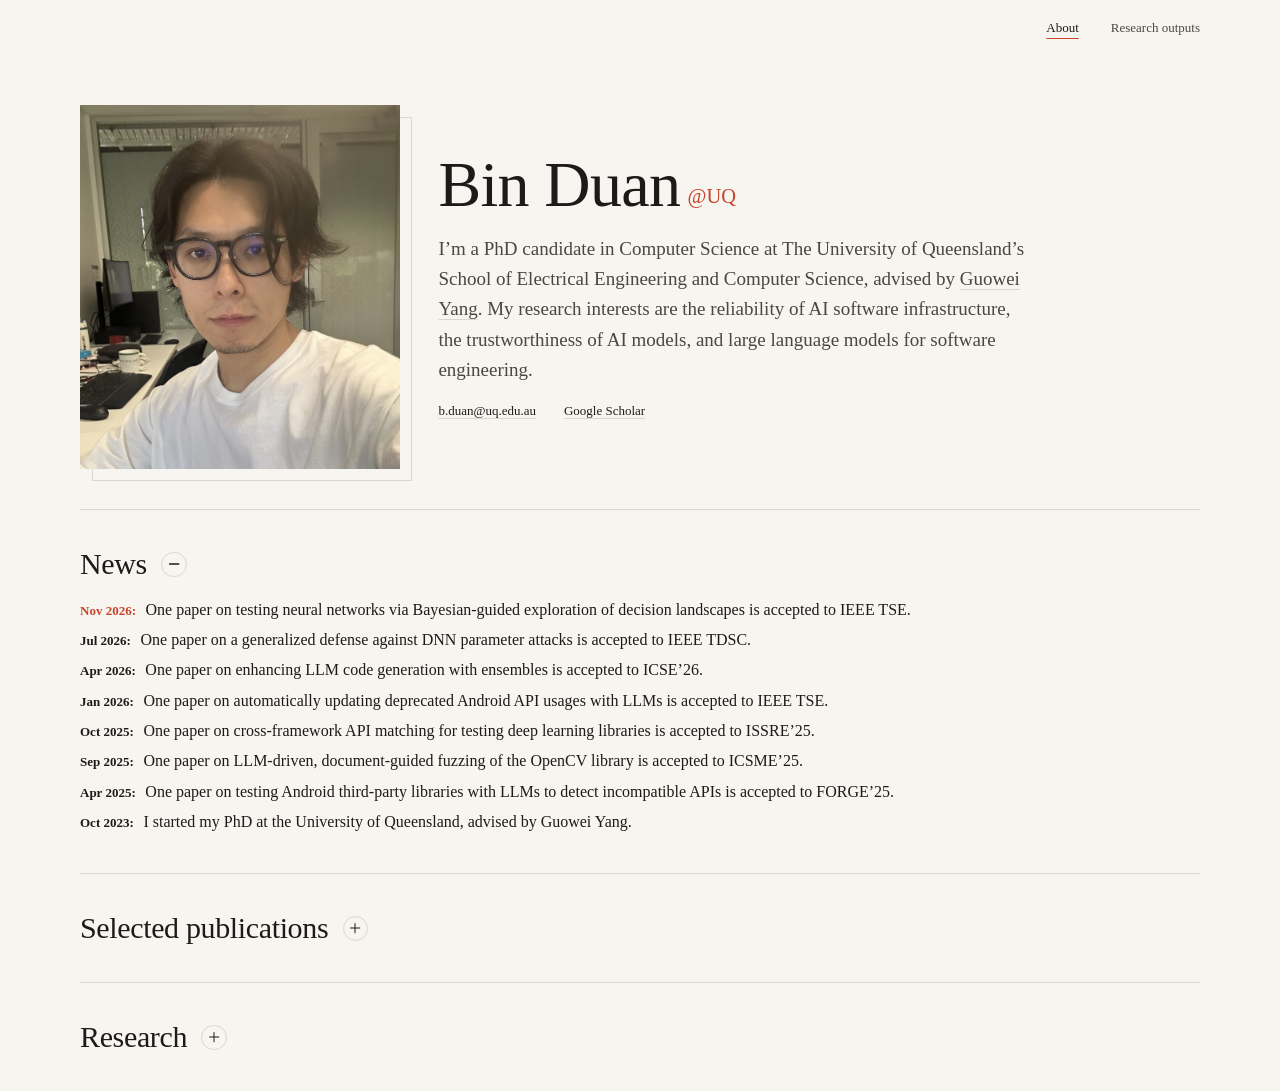
==== index.html @ e12453af "style: remove page footer Co-Authored-By: Claude Opus 5.5 <noreply@anthropic.com>" ====
<!doctype html>
<html lang="en">
<head>
  <meta charset="utf-8">
  <meta name="viewport" content="width=device-width, initial-scale=1">
  <meta name="theme-color" content="#f7f5f0">
  <meta name="description" content="Bin Duan is a PhD candidate at the University of Queensland working on testing deep learning systems and the libraries they run on.">
  <meta property="og:title" content="binduan.github.io — Bin Duan">
  <meta property="og:description" content="PhD candidate at the University of Queensland. Testing deep learning systems and the libraries they run on.">
  <meta property="og:type" content="website">
  <title>binduan.github.io</title>
  <link rel="icon" href="assets/favicon.svg" type="image/svg+xml">
  <link rel="stylesheet" href="styles.css?v=20261122205644">
  <script src="publications.js?v=20261122205644" defer></script>
  <script src="app.js?v=20261122205644" defer></script>
  <script type="application/ld+json">{"@context":"https://schema.org","@type":"Person","name":"Bin Duan","url":"https://beanduan22.github.io/","email":"mailto:b.duan@uq.edu.au","affiliation":{"@type":"CollegeOrUniversity","name":"The University of Queensland"},"sameAs":["https://github.com/beanduan22","https://scholar.google.com/citations?user=vhagAc0AAAAJ"]}</script>
</head>
<body>
  <div class="sentinel" id="sentinel" aria-hidden="true"></div>
  <a class="skip-link" href="#main">Skip to content</a>

  <header class="masthead">
    <div class="page masthead-inner">
      <nav aria-label="Sections" class="masthead-nav">
        <a href="./" aria-current="page">About</a>
        <a href="research-outputs.html">Research outputs</a>
      </nav>
    </div>
  </header>

  <main id="main">
    <section class="page intro" id="top" aria-labelledby="name">
      <div class="intro-text">
        <h1 id="name">Bin Duan<span class="at">@UQ</span></h1>
        <p class="body">I’m a PhD candidate in Computer Science at The University of Queensland’s School of Electrical Engineering and Computer Science, advised by <a href="https://guoweiyang.github.io/" target="_blank" rel="noopener noreferrer">Guowei Yang</a>. My research interests are the reliability of AI software infrastructure, the trustworthiness of AI models, and large language models for software engineering.</p>
        <ul class="links" aria-label="Elsewhere">
          <li><a href="mailto:b.duan@uq.edu.au">b.duan@uq.edu.au</a></li>
          <li><a href="https://scholar.google.com/citations?user=vhagAc0AAAAJ" target="_blank" rel="noopener noreferrer">Google Scholar</a></li>
        </ul>
      </div>
      <figure class="portrait" id="portrait">
        <img src="assets/photo.jpg" alt="Portrait of Bin Duan" width="800" height="911" decoding="async">
        <span class="portrait-empty" aria-hidden="true">photo<br>assets/photo.jpg</span>
      </figure>
    </section>

    <section class="page section section-wide" id="news" aria-labelledby="news-h">
      <details class="fold" open>
        <summary><h2 class="label" id="news-h">News</h2><span class="fold-icon" aria-hidden="true"></span></summary>
      <div class="fold-body">
      <ul class="news">
        <li><time datetime="2026-11">Nov 2026:</time> One paper on testing neural networks via Bayesian-guided exploration of decision landscapes is accepted to IEEE TSE.</li>
        <li><time datetime="2026-07">Jul 2026:</time> One paper on a generalized defense against DNN parameter attacks is accepted to IEEE TDSC.</li>
        <li><time datetime="2026-04">Apr 2026:</time> One paper on enhancing LLM code generation with ensembles is accepted to ICSE’26.</li>
        <li><time datetime="2026-01">Jan 2026:</time> One paper on automatically updating deprecated Android API usages with LLMs is accepted to IEEE TSE.</li>
        <li><time datetime="2025-10">Oct 2025:</time> One paper on cross-framework API matching for testing deep learning libraries is accepted to ISSRE’25.</li>
        <li><time datetime="2025-09">Sep 2025:</time> One paper on LLM-driven, document-guided fuzzing of the OpenCV library is accepted to ICSME’25.</li>
        <li><time datetime="2025-04">Apr 2025:</time> One paper on testing Android third-party libraries with LLMs to detect incompatible APIs is accepted to FORGE’25.</li>
        <li><time datetime="2023-10">Oct 2023:</time> I started my PhD at the University of Queensland, advised by Guowei Yang.</li>
      </ul>
      </div>
      </details>
    </section>

    <section class="page section section-wide" id="publications" aria-labelledby="pubs-h">
      <details class="fold">
        <summary><h2 class="label" id="pubs-h">Selected publications</h2><span class="fold-icon" aria-hidden="true"></span></summary>
      <div class="fold-body">
      <div class="pubs">
        <div id="pub-list" class="pub-list" data-view="selected">
          <noscript><p>See <a href="research-outputs.html">all publications</a>.</p></noscript>
        </div>
        <p class="more"><a href="research-outputs.html"><span>All research outputs</span> →</a></p>
      </div>
      </div>
      </details>
    </section>

    <section class="page section section-wide" id="research" aria-labelledby="research-h">
      <details class="fold">
        <summary><h2 class="label" id="research-h">Research</h2><span class="fold-icon" aria-hidden="true"></span></summary>
      <div class="fold-body">
      <div class="threads">
        <article class="thread" data-topic="libraries">
          <div>
            <h3>Reliable AI software infrastructure</h3>
            <p>Deep learning frameworks and the libraries around them, such as PyTorch, TensorFlow and OpenCV, are the infrastructure that every AI application runs on, so a single bug in them propagates to every system built on top. We study how to test this infrastructure automatically: generating valid and diverse test inputs, and designing oracles that recognise incorrect behaviour without a hand-written specification. Across these studies, we have reported 180 bugs to library developers: 91 have been confirmed and 69 fixed.</p>
            <h4 class="papers-h">Papers and preprints</h4>
            <ul class="thread-papers"></ul>
          </div>
        </article>
        <article class="thread" data-topic="models">
          <div>
            <h3>Trustworthy AI models</h3>
            <p>We study the reliability of deep learning models themselves, including image classifiers, vision-language models and models of code. These models are increasingly deployed in safety- and security-critical software, where they can fail on inputs nobody anticipated or be compromised by an adversary. We develop testing techniques that expose realistic and diverse failures before deployment, and defences that keep deployed models robust against attacks on their inputs and parameters.</p>
            <h4 class="papers-h">Papers and preprints</h4>
            <ul class="thread-papers"></ul>
          </div>
        </article>
        <article class="thread" data-topic="llm">
          <div>
            <h3>LLMs for software engineering</h3>
            <p>Large language models are changing how software is written and maintained, but the code they produce is not always correct. We study how to make LLM-generated code more reliable, and how to apply LLMs to software maintenance tasks such as updating deprecated and incompatible APIs.</p>
            <h4 class="papers-h">Papers and preprints</h4>
            <ul class="thread-papers"></ul>
          </div>
        </article>
      </div>
      </div>
      </details>
    </section>

  </main>

</body>
</html>
---- styles.css ----
:root {
  /* paper, ink, and one red pen */
  --paper: #f7f5f0;
  --paper-deep: #efebe2;
  --ink: #1c1b19;
  --ink-soft: #4a4740;
  --muted: #7a756b;
  --rule: #ddd7cb;
  --pen: #c8432b;
  --pen-soft: rgba(200, 67, 43, 0.12);
  --contour: #b9b1a1;

  --serif: Georgia, "Noto Serif", "Noto Serif SC", "Source Han Serif SC", "Songti SC", serif;
  --code: "SFMono-Regular", Menlo, Consolas, monospace;

  --text-sm: 0.8125rem;
  --text-base: clamp(1.0625rem, 1rem + 0.25vw, 1.1875rem);
  --text-lede: clamp(1.375rem, 1.15rem + 0.9vw, 1.75rem);
  --text-name: clamp(2.5rem, 1.8rem + 3vw, 4rem);

  --gutter: clamp(1.25rem, 4vw, 3rem);
  --label-col: 9.5rem;
  --ease: cubic-bezier(0.16, 1, 0.3, 1);
}

*, *::before, *::after { box-sizing: border-box; }
html { scroll-behavior: smooth; -webkit-text-size-adjust: 100%; }
body {
  margin: 0;
  background: var(--paper);
  color: var(--ink);
  font: 400 var(--text-base)/1.6 var(--serif);
  text-rendering: optimizeLegibility;
}
::selection { background: var(--pen-soft); }

a { color: inherit; text-decoration: underline; text-decoration-color: var(--rule); text-underline-offset: 0.2em; text-decoration-thickness: 1px; transition: text-decoration-color 160ms, color 160ms; }
a:hover { text-decoration-color: var(--pen); }
a:focus-visible, button:focus-visible { outline: 2px solid var(--pen); outline-offset: 3px; border-radius: 2px; }

.skip-link { position: absolute; left: -999px; top: 0.5rem; background: var(--ink); color: var(--paper); padding: 0.4rem 0.8rem; font: var(--text-sm) var(--serif); }
.skip-link:focus { left: 0.5rem; z-index: 10; }

.page { width: min(1120px, 100% - 2 * var(--gutter)); margin-inline: auto; }

/* masthead */
.masthead { position: sticky; top: 0; z-index: 5; background: color-mix(in srgb, var(--paper) 92%, transparent); backdrop-filter: blur(6px); border-bottom: 1px solid transparent; transition: border-color 200ms; }
.masthead.scrolled { border-bottom-color: var(--rule); }
.masthead-inner { display: flex; justify-content: flex-end; align-items: center; height: 3.5rem; font: 400 var(--text-sm) var(--serif); }
.masthead-nav { display: flex; gap: clamp(0.9rem, 2.5vw, 2rem); align-items: center; }
.masthead-nav a { text-decoration: none; color: var(--ink-soft); }
.masthead-nav a:hover { color: var(--ink); }

/* intro */
.intro { display: grid; grid-template-columns: 20rem minmax(0, 1fr); gap: clamp(1.5rem, 3vw, 2.5rem); align-items: end; padding-block: clamp(1.75rem, 4vw, 3rem) clamp(1.75rem, 3.5vw, 2.5rem); }
.meta { font: 400 var(--text-sm)/1.4 var(--serif); color: var(--muted); letter-spacing: 0.02em; margin: 0 0 1.25rem; }
h1 { font-size: var(--text-name); font-weight: 400; line-height: 0.95; letter-spacing: -0.01em; margin: 0 0 1.1rem; }
.body { color: var(--ink-soft); max-width: 62ch; margin: 0 0 1.1rem; }
.links { list-style: none; padding: 0; margin: 0; display: flex; flex-wrap: wrap; gap: 0.5rem 1.75rem; font: 400 var(--text-sm) var(--serif); }

/* sections */
.section { display: grid; grid-template-columns: var(--label-col) minmax(0, 1fr); gap: 2rem; padding-block: clamp(1.5rem, 3vw, 2.25rem); border-top: 1px solid var(--rule); }
.label { font: 400 clamp(1.5rem, 1.25rem + 0.8vw, 1.875rem)/1.2 var(--serif); letter-spacing: -0.012em; margin: 0; position: sticky; top: 5rem; align-self: start; }

/* publications */
.pub { display: grid; grid-template-columns: 8rem minmax(0, 1fr); gap: 1.5rem; padding: 0.8rem 0; border-bottom: 1px solid var(--rule); position: relative; }
.pub::before { content: ""; position: absolute; left: -1rem; top: 1.45rem; width: 0.45rem; height: 1px; background: var(--pen); transform: scaleX(0); transform-origin: left; transition: transform 220ms var(--ease); }
.pub:hover::before, .pub:focus-within::before { transform: scaleX(1); }
.pub-venue { font: 700 var(--text-sm)/1.5 var(--serif); margin: 0.25rem 0 0; }
.pub-venue > p { margin: 0; }
.pub-venue span { display: block; font-weight: 400; color: var(--muted); }
.pub h4 { font-size: 1.125rem; font-weight: 700; line-height: 1.35; margin: 0 0 0.3rem; }
.pub h4 a { text-decoration: none; }
.pub h4 a:hover { text-decoration: underline; text-decoration-color: var(--pen); }
.authors { margin: 0; color: var(--ink-soft); font-size: 0.98rem; }
.authors b { font-weight: 700; color: var(--ink); box-shadow: inset 0 -0.38em 0 var(--pen-soft); }
.pub-links { margin: 0.4rem 0 0; font: 400 var(--text-sm) var(--serif); display: flex; gap: 1rem; }
.pub-links a { color: var(--muted); }
.pub-links a:hover { color: var(--ink); }




@media (max-width: 900px) {
  .intro { grid-template-columns: 1fr; align-items: start; }
  .portrait { max-width: 16rem; }
}
@media (max-width: 680px) {
  .section { grid-template-columns: 1fr; gap: 1.25rem; }
  .label { position: static; }
  .pub { grid-template-columns: 1fr; gap: 0.25rem; }
  .pub::before { display: none; }
  .pub-venue span { display: inline; margin-left: 0.5em; }
  .masthead-nav a:not(:last-of-type) { display: none; }
}
.sentinel { position: absolute; top: 0; height: 1px; width: 1px; }
.pair { white-space: nowrap; }
.pair:has(.tool-plain) { white-space: normal; }

/* research threads */
.threads { display: grid; gap: 0; }
.thread { display: grid; grid-template-columns: minmax(0, 1fr); gap: 1rem; padding: 0 0 1.5rem; }
.thread + .thread { padding-top: 1.5rem; border-top: 1px solid var(--rule); }
.thread h3 { font-size: 1.2rem; font-weight: 700; line-height: 1.2; margin: 0 0 0.5rem; letter-spacing: -0.012em; }
.thread > div > p { margin: 0 0 0.5rem; color: var(--ink-soft); max-width: 62ch; font-size: 1.0625rem; }

/* publications */
.year { font: 400 var(--text-sm) var(--serif); letter-spacing: 0.04em; color: var(--muted); margin: 1.4rem 0 0; padding-bottom: 0.5rem; border-bottom: 1px solid var(--rule); }
.pub-list > .year:first-child { margin-top: 0; }
.pub-full { font-style: italic; color: var(--muted); font-size: 0.95rem; margin: 0.15rem 0 0; }
.pub-links { align-items: baseline; flex-wrap: wrap; }
.pub-links button { font: inherit; color: var(--muted); background: none; border: 0; padding: 0; cursor: pointer; text-decoration: underline; text-decoration-color: var(--rule); text-underline-offset: 0.2em; }
.pub-links button:hover { color: var(--ink); text-decoration-color: var(--pen); }
.pub-links button[aria-expanded="true"] { color: var(--pen); }
.bibtex { margin: 0.75rem 0 0.25rem; padding: 0.9rem 1rem; background: var(--paper-deep); font: 400 0.78rem/1.55 var(--code); overflow-x: auto; white-space: pre; }

@media (max-width: 900px) {
}
@media (max-width: 680px) {
  .thread { grid-template-columns: 1fr; gap: 0.25rem; }
  }

/* portrait */
.portrait { position: relative; margin: 0; justify-self: start; order: -1; width: 100%; aspect-ratio: 2010 / 2289; background: var(--paper-deep); }
.portrait::after { content: ""; position: absolute; inset: 0.75rem -0.75rem -0.75rem 0.75rem; border: 1px solid var(--rule); z-index: -1; }
.portrait img { display: block; width: 100%; height: 100%; object-fit: cover; filter: saturate(0.9) contrast(1.02); }
.portrait-empty { display: none; position: absolute; inset: 0; place-content: center; text-align: center; font: 400 var(--text-sm)/1.6 var(--serif); color: var(--muted); border: 1px dashed var(--contour); }
.portrait.is-empty img { display: none; }
.portrait.is-empty .portrait-empty { display: grid; }
.intro { align-items: center; }

/* ranks */
.ranks { display: flex; flex-wrap: wrap; gap: 0.25rem; margin: 0.35rem 0 0 !important; }
.rank { font: 400 0.6875rem/1 var(--serif); letter-spacing: 0.02em; padding: 0.22rem 0.35rem; border: 1px solid currentColor; white-space: nowrap; }
.pub-venue .ranks .rank { color: var(--ink); font-weight: 400; border-color: var(--ink); }


/* intro bio directions */
.body em { font-style: italic; color: var(--ink); }

.pub-note { font: 400 var(--text-sm) var(--serif); color: var(--muted); margin: 0 0 1.75rem; }

/* news */
.news { list-style: none; margin: 0; padding: 0; max-width: none; font-size: 1rem; }
.news li { padding: 0.2rem 0; line-height: 1.5; }
.news li:first-child time { color: var(--pen); }
.news time { font: 700 var(--text-sm) var(--serif); color: var(--ink); margin-right: 0.35rem; white-space: nowrap; }

/* links between pages */
.more { margin: 1rem 0 0; font: 400 var(--text-sm) var(--serif); }
.more a { text-decoration: none; border-bottom: 1px solid var(--ink); padding-bottom: 0.15rem; transition: color 160ms, border-color 160ms; }
.more a:hover { color: var(--pen); border-color: var(--pen); }
.masthead-nav a[aria-current="page"] { color: var(--ink); text-decoration: underline; text-decoration-color: var(--pen); text-underline-offset: 0.45em; }

/* publications page */
.pubs-page { padding-block: clamp(1.75rem, 4vw, 3rem) clamp(2rem, 4vw, 3rem); }
.pubs-page-head { margin-bottom: clamp(1.25rem, 3vw, 2rem); max-width: 46rem; }
.pubs-page-head .meta a { text-decoration: none; }
.pubs-page-head h1 { margin-bottom: 1.25rem; }
.pubs-page-head .body { margin: 0; }

@media (max-width: 680px) {
  .masthead-nav a:not(:last-of-type) { display: inline; }
}

/* thread paper lists */
.thread-papers { list-style: none; margin: 1.5rem 0 0; padding: 0; max-width: 62ch; border-top: 1px solid var(--rule); }
.thread-papers li { display: grid; grid-template-columns: 7.5rem minmax(0, 1fr); gap: 1rem; padding: 0.55rem 0; border-bottom: 1px solid var(--rule); font-size: 0.98rem; line-height: 1.45; }
.tp-tag { font: 700 0.75rem/1.9 var(--serif); color: var(--ink); white-space: nowrap; }
.is-preprint .tp-tag { color: var(--muted); font-weight: 400; }
.thread-papers a { text-decoration: none; font-weight: 700; }
.tp-summary { margin: 0.2rem 0 0; color: var(--ink-soft); font-size: 0.95rem; }
.thread-papers a:hover { text-decoration: underline; text-decoration-color: var(--pen); }
@media (max-width: 680px) { .thread-papers li { grid-template-columns: 1fr; gap: 0; } }

/* name affiliation */
h1 .at { font: 400 0.32em/1 var(--serif); letter-spacing: 0; color: var(--pen); margin-left: 0.35em; vertical-align: 0.15em; }

/* summaries, output parts */
.pub-summary { margin: 0.1rem 0 0.45rem; color: var(--ink-soft); max-width: 68ch; font-size: 1rem; line-height: 1.5; }
.output-part + .output-part { margin-top: clamp(2rem, 4vw, 3rem); }
.part-h { display: flex; align-items: baseline; gap: 0.6rem; font-size: clamp(1.6rem, 1.3rem + 1vw, 2.1rem); font-weight: 400; letter-spacing: -0.015em; margin: 0 0 1.25rem; }
.part-h .count { font: 400 var(--text-sm) var(--serif); color: var(--muted); }
.papers-h { font: 400 var(--text-sm) var(--serif); text-transform: uppercase; letter-spacing: 0.06em; color: var(--muted); margin: 1rem 0 0.35rem; }
.papers-h + .thread-papers { margin-top: 0; }

/* full-width section (label above content) */
.section-wide { grid-template-columns: 1fr; gap: 0.75rem; }
.section-wide .label { position: static; }
.section-wide .thread > div > p, .section-wide .thread-papers { max-width: none; }
.section-wide .thread { grid-template-columns: minmax(0, 1fr); }
.section-wide .pub-summary { max-width: none; }

/* collapsible sections */
.fold > summary { display: flex; align-items: center; gap: 0.9rem; cursor: pointer; list-style: none; width: fit-content; }
.fold > summary::-webkit-details-marker { display: none; }
.fold > summary .label { position: static; }
.fold-icon { position: relative; width: 1.6rem; height: 1.6rem; border: 1px solid var(--rule); border-radius: 50%; flex: none; transition: border-color 160ms, background 160ms; }
.fold-icon::before, .fold-icon::after { content: ""; position: absolute; left: 50%; top: 50%; width: 0.6rem; height: 1px; background: var(--ink); transform: translate(-50%, -50%); transition: transform 220ms var(--ease); }
.fold-icon::after { transform: translate(-50%, -50%) rotate(90deg); }
.fold[open] .fold-icon::after { transform: translate(-50%, -50%) rotate(0deg); }
.fold > summary:hover .fold-icon { border-color: var(--ink); }
.fold > summary:hover .label { color: var(--pen); }
.fold > summary:focus-visible { outline: 2px solid var(--pen); outline-offset: 4px; }
.fold-body > :first-child { margin-top: 0.75rem; }
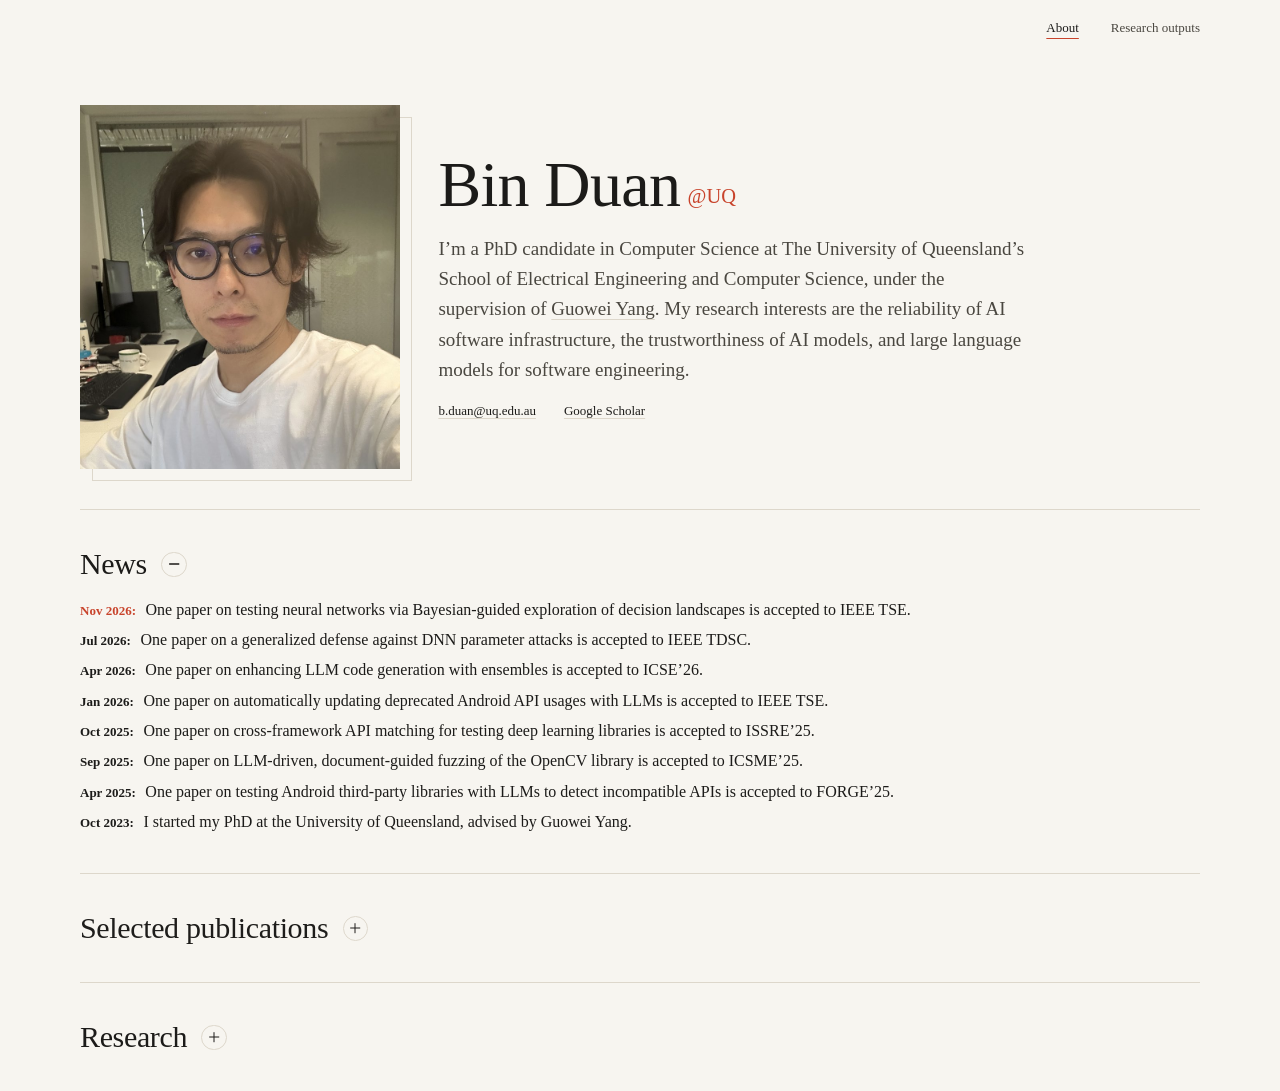
==== commit 3028ce23: "content: use 'under the supervision of' for advisor line Co-Authored-By: Claude Opus 5.5 <noreply@an" ====
--- a/index.html
+++ b/index.html
@@ -32,7 +32,7 @@
     <section class="page intro" id="top" aria-labelledby="name">
       <div class="intro-text">
         <h1 id="name">Bin Duan<span class="at">@UQ</span></h1>
-        <p class="body">I’m a PhD candidate in Computer Science at The University of Queensland’s School of Electrical Engineering and Computer Science, advised by <a href="https://guoweiyang.github.io/" target="_blank" rel="noopener noreferrer">Guowei Yang</a>. My research interests are the reliability of AI software infrastructure, the trustworthiness of AI models, and large language models for software engineering.</p>
+        <p class="body">I’m a PhD candidate in Computer Science at The University of Queensland’s School of Electrical Engineering and Computer Science, under the supervision of <a href="https://guoweiyang.github.io/" target="_blank" rel="noopener noreferrer">Guowei Yang</a>. My research interests are the reliability of AI software infrastructure, the trustworthiness of AI models, and large language models for software engineering.</p>
         <ul class="links" aria-label="Elsewhere">
           <li><a href="mailto:b.duan@uq.edu.au">b.duan@uq.edu.au</a></li>
           <li><a href="https://scholar.google.com/citations?user=vhagAc0AAAAJ" target="_blank" rel="noopener noreferrer">Google Scholar</a></li>
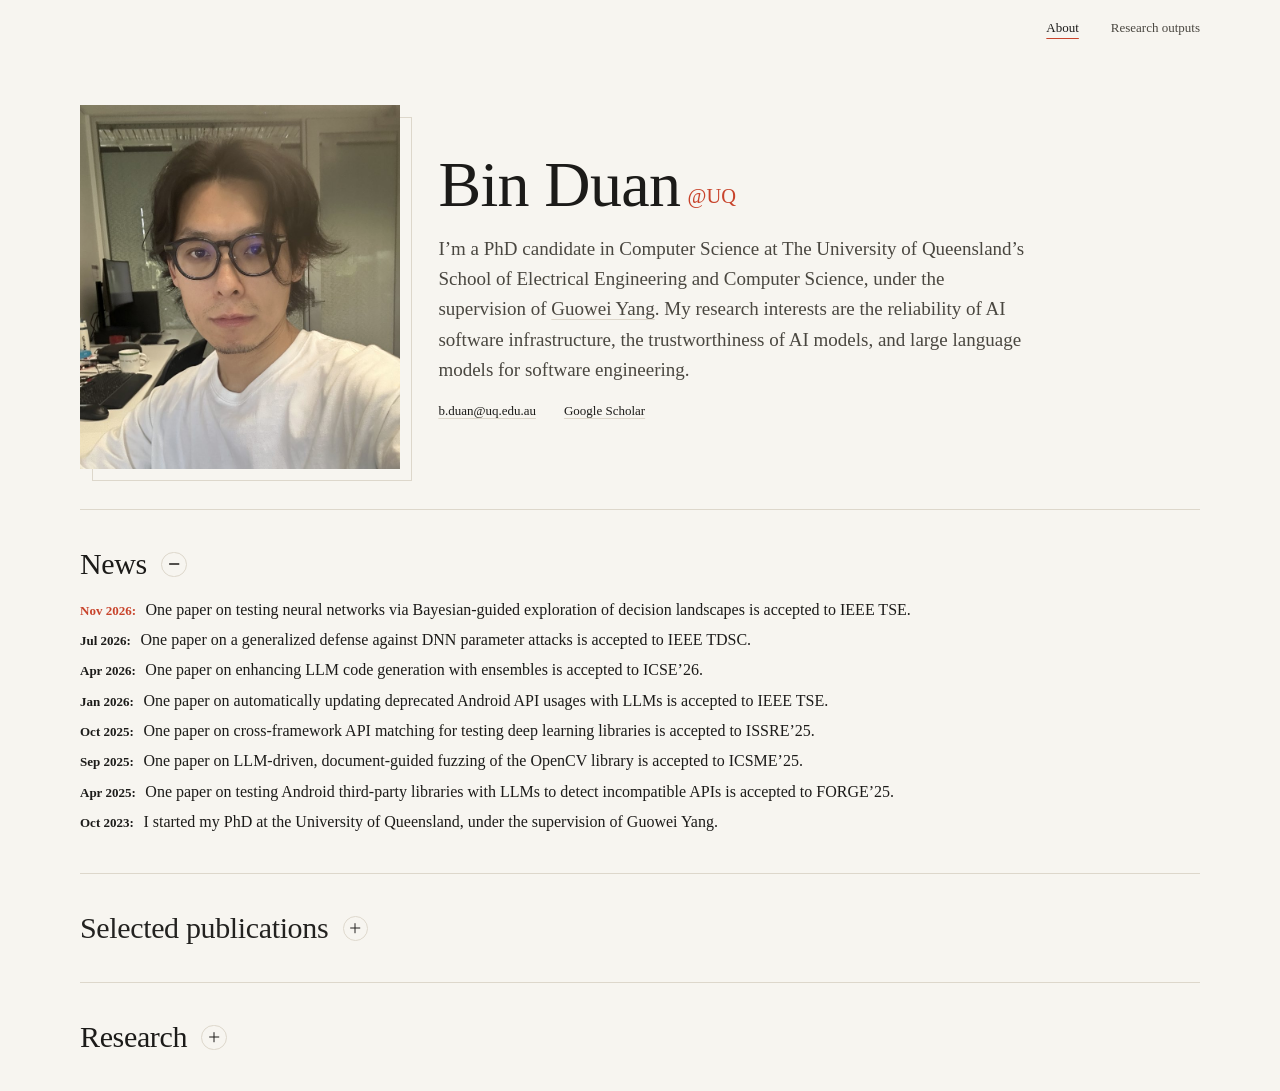
==== commit d1140da0: "content: unify advisor wording in news Co-Authored-By: Claude Opus 5.5 <noreply@anthropic.com>" ====
--- a/index.html
+++ b/index.html
@@ -56,7 +56,7 @@
         <li><time datetime="2025-10">Oct 2025:</time> One paper on cross-framework API matching for testing deep learning libraries is accepted to ISSRE’25.</li>
         <li><time datetime="2025-09">Sep 2025:</time> One paper on LLM-driven, document-guided fuzzing of the OpenCV library is accepted to ICSME’25.</li>
         <li><time datetime="2025-04">Apr 2025:</time> One paper on testing Android third-party libraries with LLMs to detect incompatible APIs is accepted to FORGE’25.</li>
-        <li><time datetime="2023-10">Oct 2023:</time> I started my PhD at the University of Queensland, advised by Guowei Yang.</li>
+        <li><time datetime="2023-10">Oct 2023:</time> I started my PhD at the University of Queensland, under the supervision of Guowei Yang.</li>
       </ul>
       </div>
       </details>
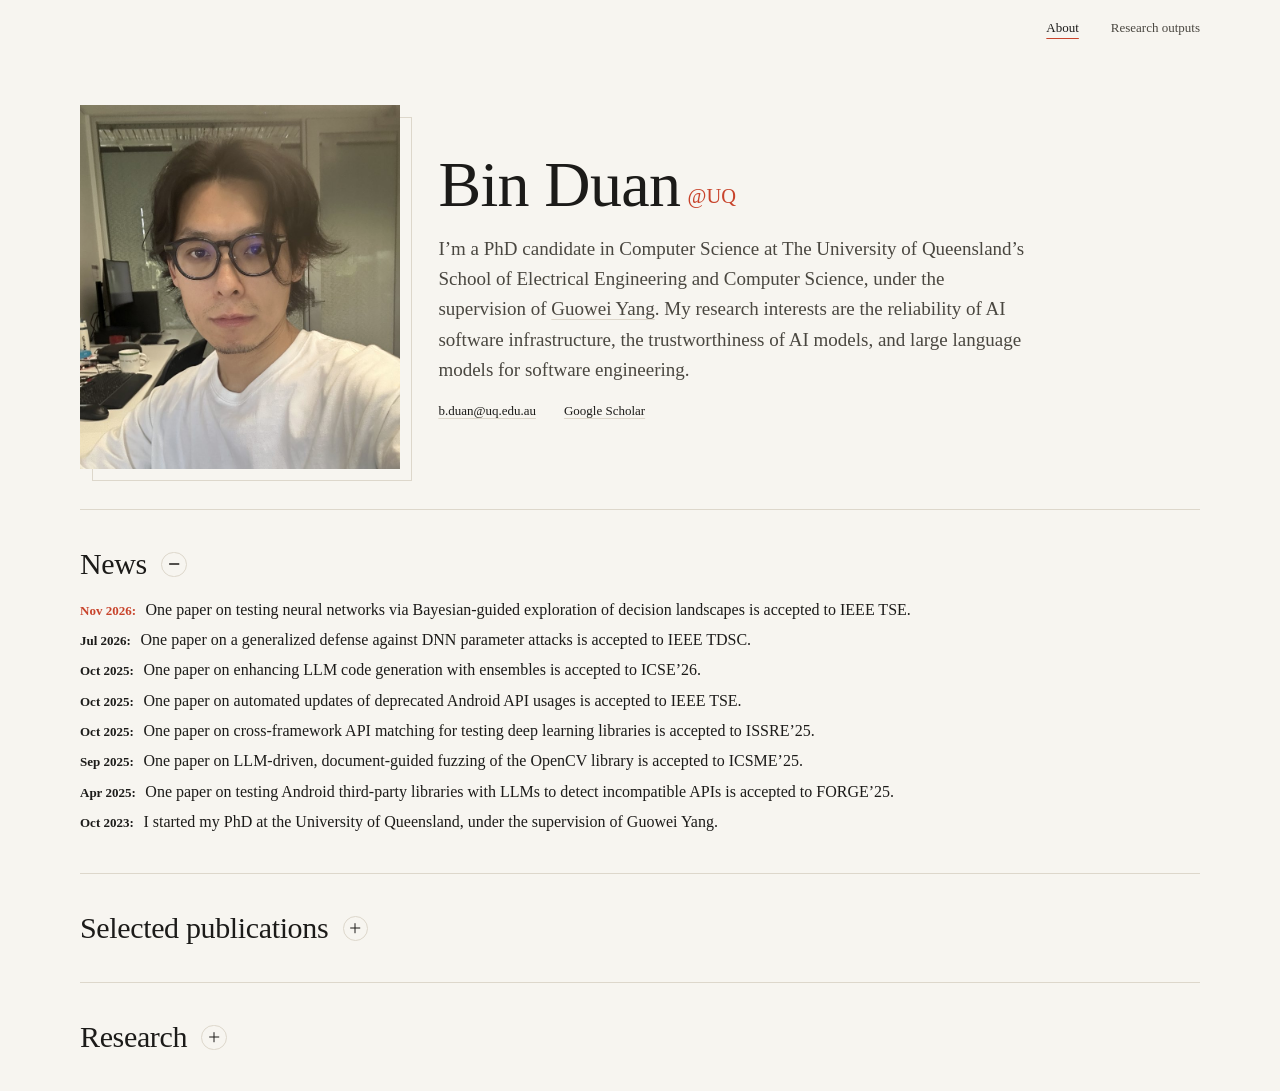
==== commit d69f30c8: "content: set ICSE'26 and TSE Android acceptance dates to Oct 2025 Co-Authored-By: Claude Opus 5.5 <n" ====
--- a/index.html
+++ b/index.html
@@ -51,8 +51,8 @@
       <ul class="news">
         <li><time datetime="2026-11">Nov 2026:</time> One paper on testing neural networks via Bayesian-guided exploration of decision landscapes is accepted to IEEE TSE.</li>
         <li><time datetime="2026-07">Jul 2026:</time> One paper on a generalized defense against DNN parameter attacks is accepted to IEEE TDSC.</li>
-        <li><time datetime="2026-04">Apr 2026:</time> One paper on enhancing LLM code generation with ensembles is accepted to ICSE’26.</li>
-        <li><time datetime="2026-01">Jan 2026:</time> One paper on automatically updating deprecated Android API usages with LLMs is accepted to IEEE TSE.</li>
+        <li><time datetime="2025-10">Oct 2025:</time> One paper on enhancing LLM code generation with ensembles is accepted to ICSE’26.</li>
+        <li><time datetime="2025-10">Oct 2025:</time> One paper on automated updates of deprecated Android API usages is accepted to IEEE TSE.</li>
         <li><time datetime="2025-10">Oct 2025:</time> One paper on cross-framework API matching for testing deep learning libraries is accepted to ISSRE’25.</li>
         <li><time datetime="2025-09">Sep 2025:</time> One paper on LLM-driven, document-guided fuzzing of the OpenCV library is accepted to ICSME’25.</li>
         <li><time datetime="2025-04">Apr 2025:</time> One paper on testing Android third-party libraries with LLMs to detect incompatible APIs is accepted to FORGE’25.</li>
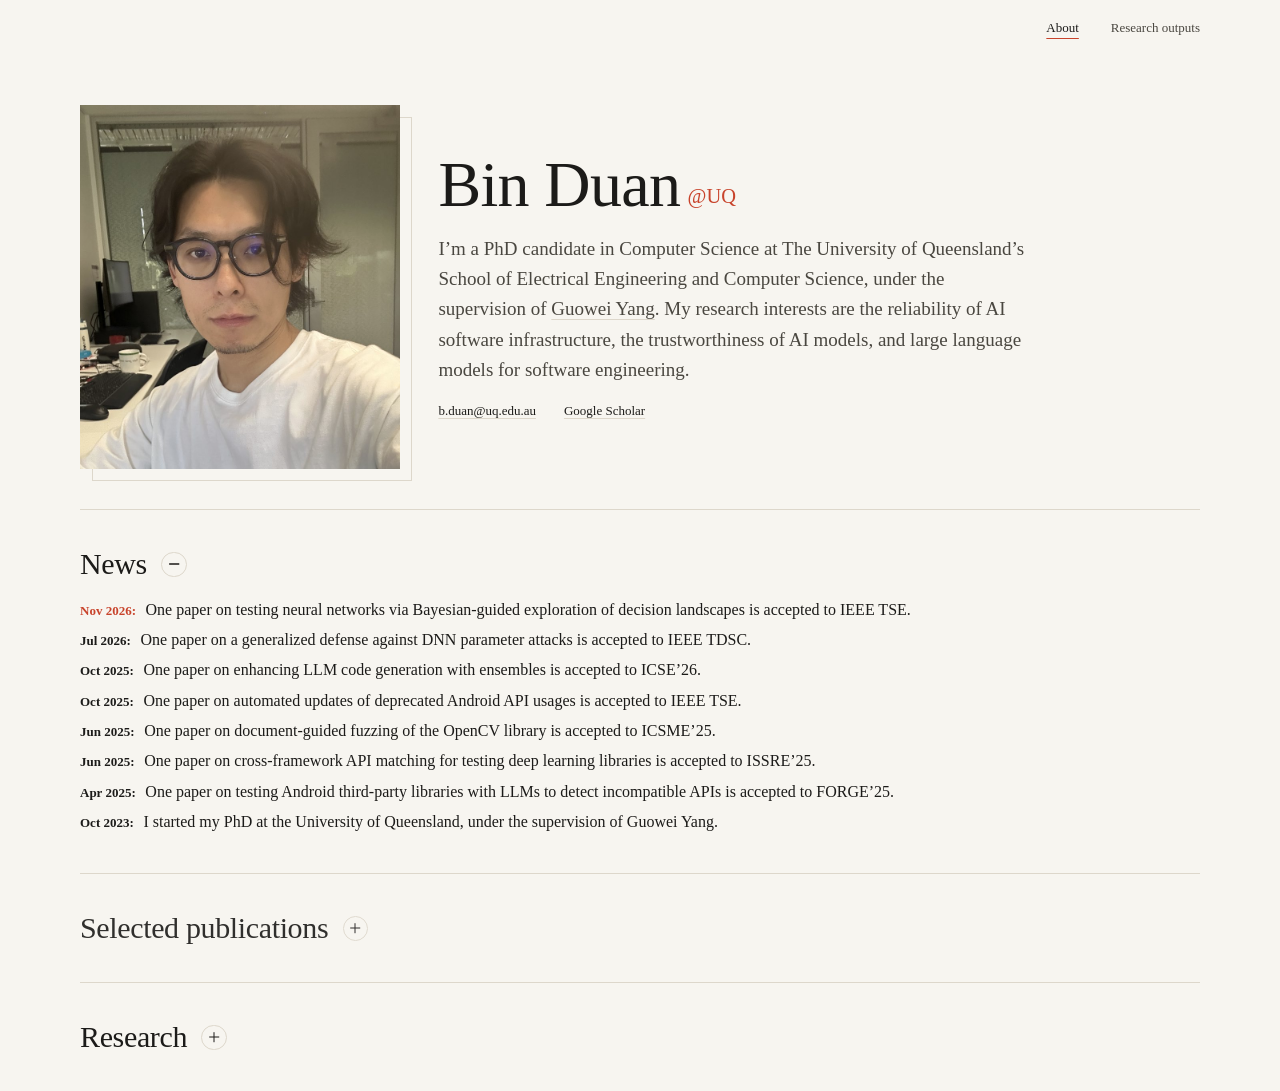
==== commit 0fb417f0: "content: set ICSME'25 and ISSRE'25 acceptance dates to Jun 2025 Co-Authored-By: Claude Opus 5.5 <nor" ====
--- a/index.html
+++ b/index.html
@@ -53,8 +53,8 @@
         <li><time datetime="2026-07">Jul 2026:</time> One paper on a generalized defense against DNN parameter attacks is accepted to IEEE TDSC.</li>
         <li><time datetime="2025-10">Oct 2025:</time> One paper on enhancing LLM code generation with ensembles is accepted to ICSE’26.</li>
         <li><time datetime="2025-10">Oct 2025:</time> One paper on automated updates of deprecated Android API usages is accepted to IEEE TSE.</li>
-        <li><time datetime="2025-10">Oct 2025:</time> One paper on cross-framework API matching for testing deep learning libraries is accepted to ISSRE’25.</li>
-        <li><time datetime="2025-09">Sep 2025:</time> One paper on LLM-driven, document-guided fuzzing of the OpenCV library is accepted to ICSME’25.</li>
+        <li><time datetime="2025-06">Jun 2025:</time> One paper on document-guided fuzzing of the OpenCV library is accepted to ICSME’25.</li>
+        <li><time datetime="2025-06">Jun 2025:</time> One paper on cross-framework API matching for testing deep learning libraries is accepted to ISSRE’25.</li>
         <li><time datetime="2025-04">Apr 2025:</time> One paper on testing Android third-party libraries with LLMs to detect incompatible APIs is accepted to FORGE’25.</li>
         <li><time datetime="2023-10">Oct 2023:</time> I started my PhD at the University of Queensland, under the supervision of Guowei Yang.</li>
       </ul>
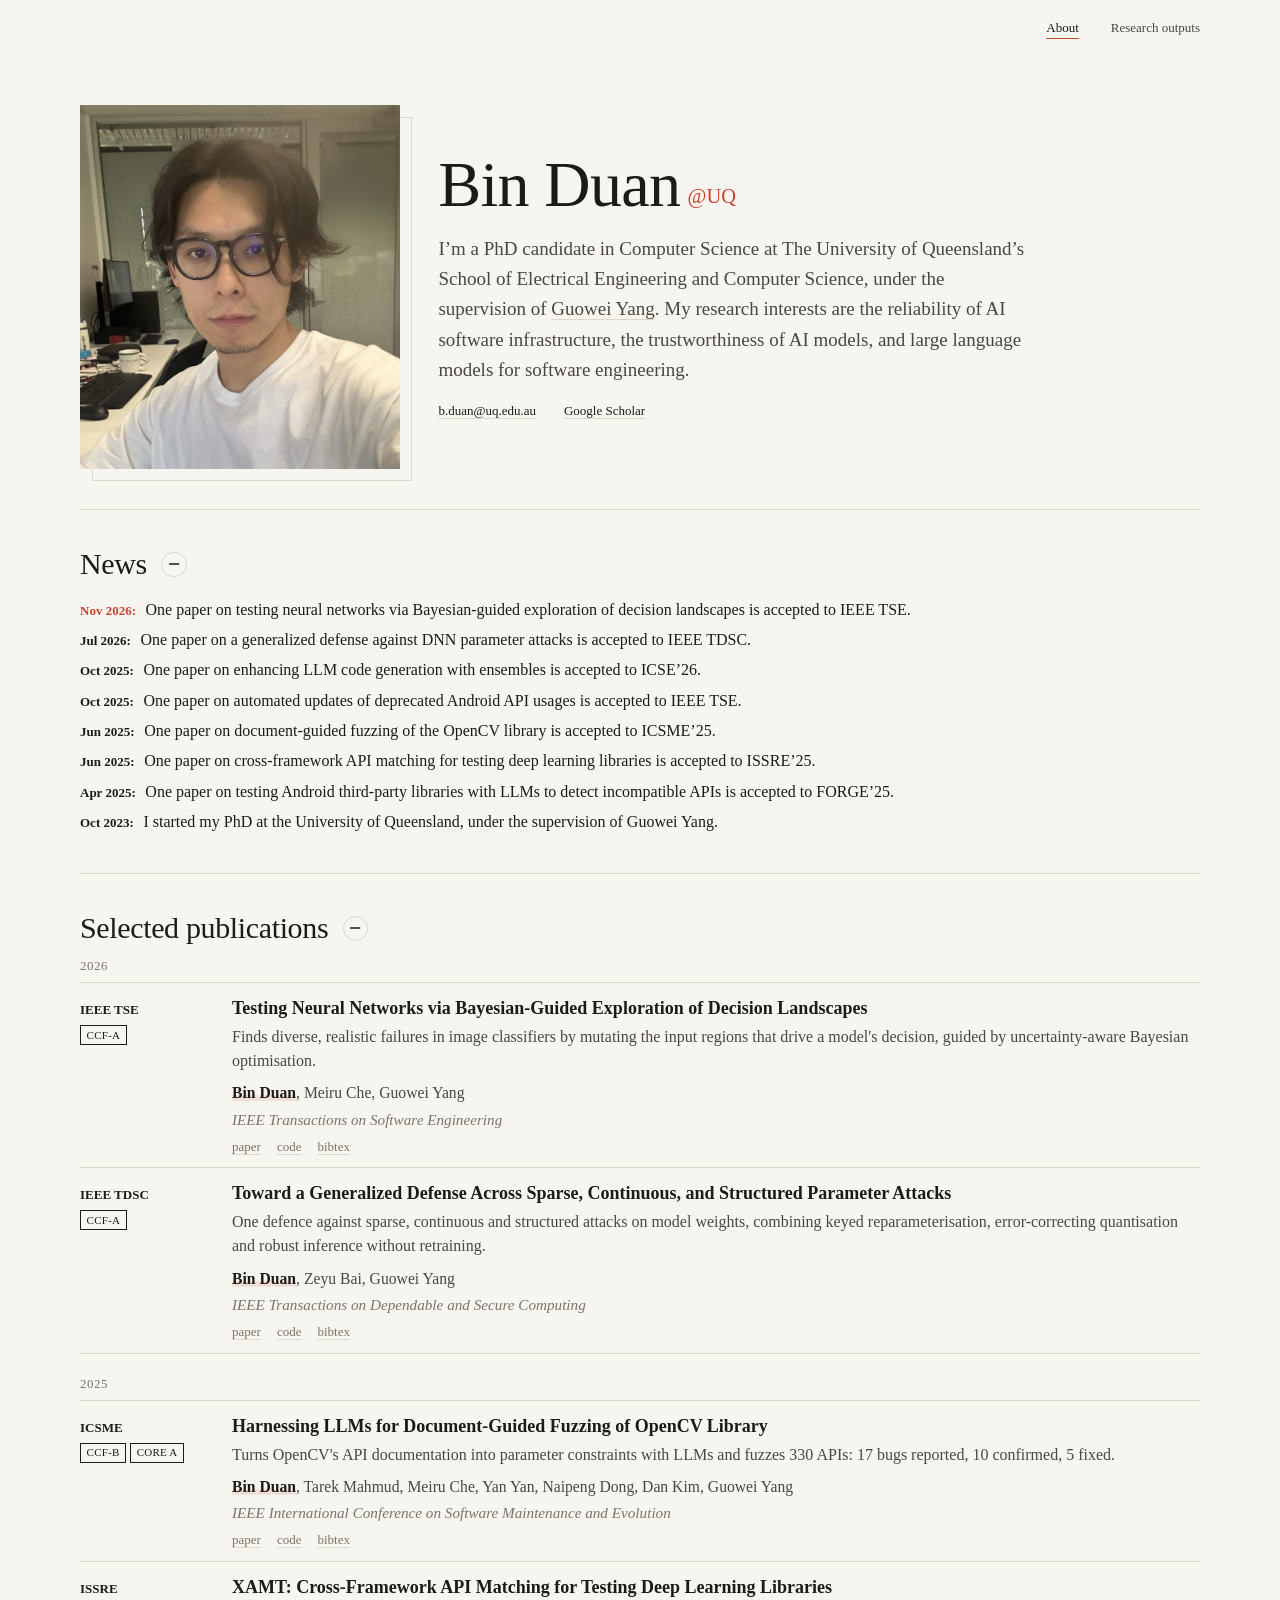
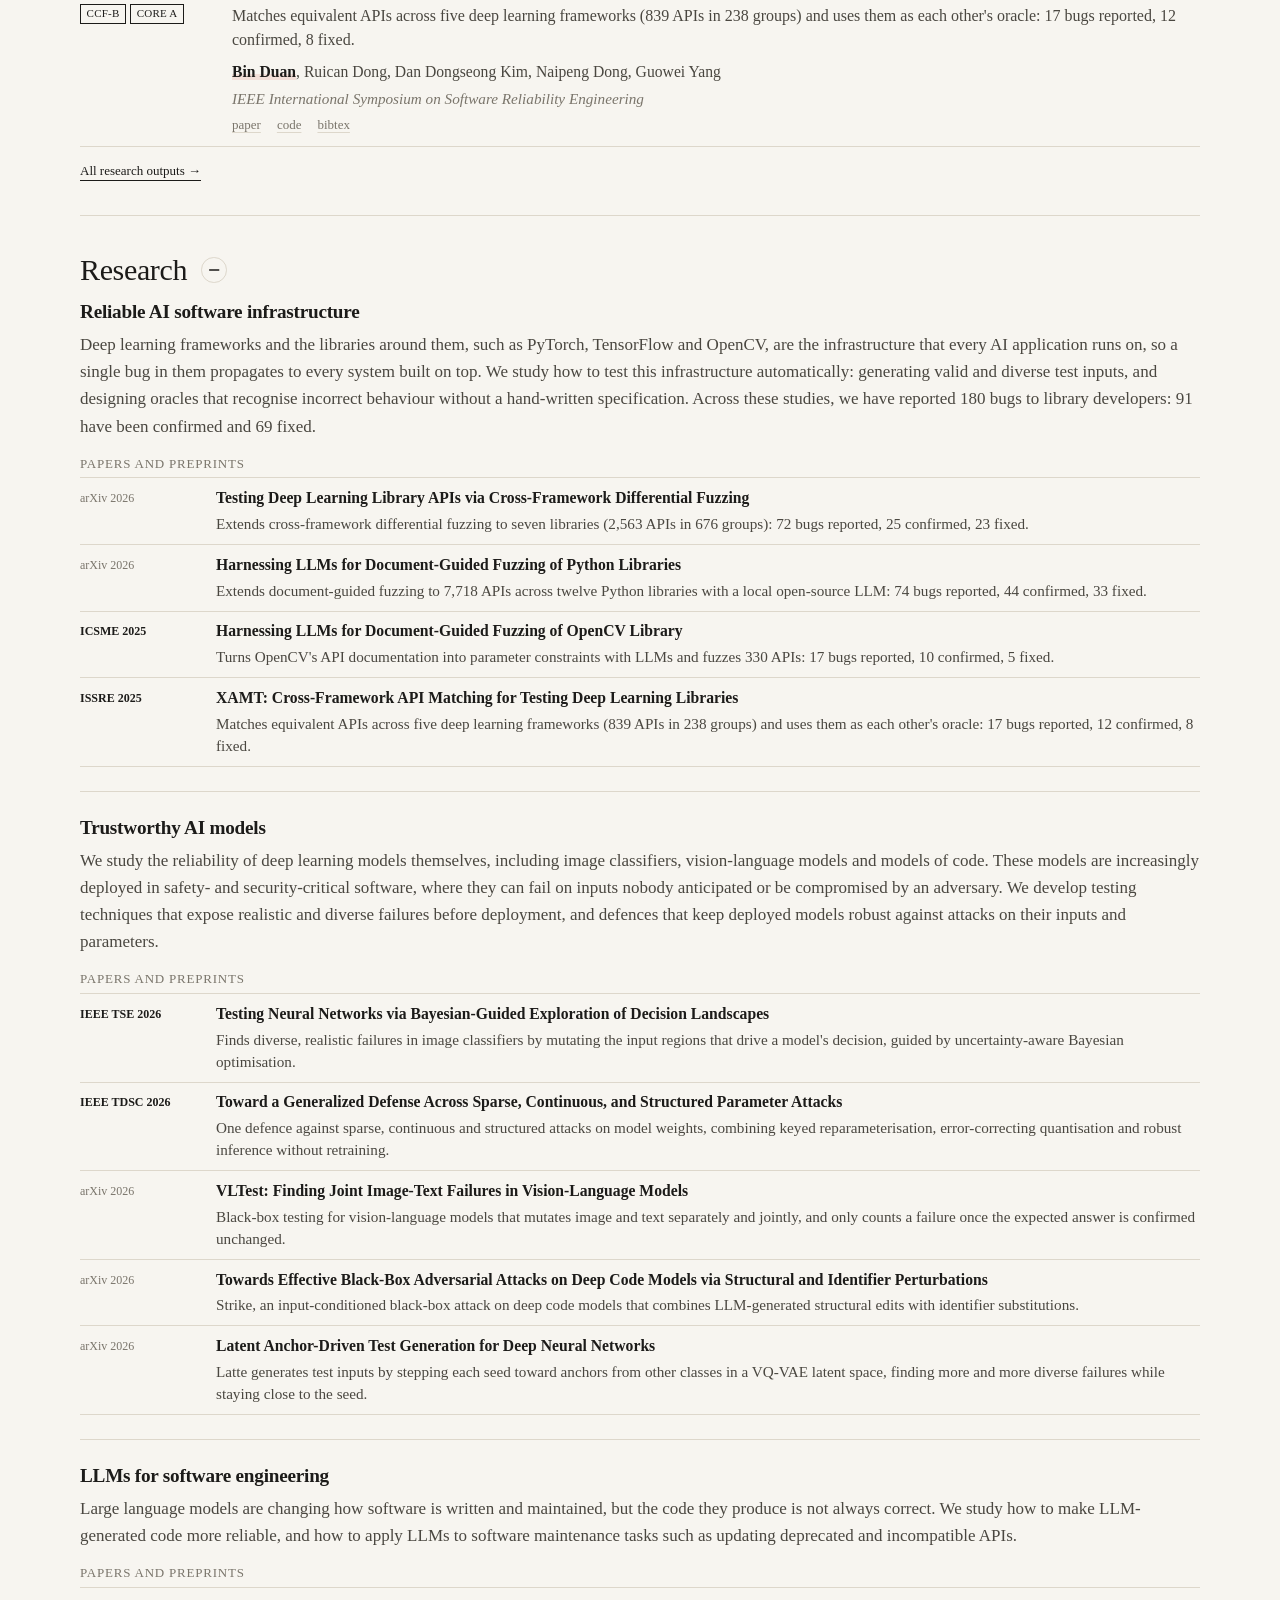
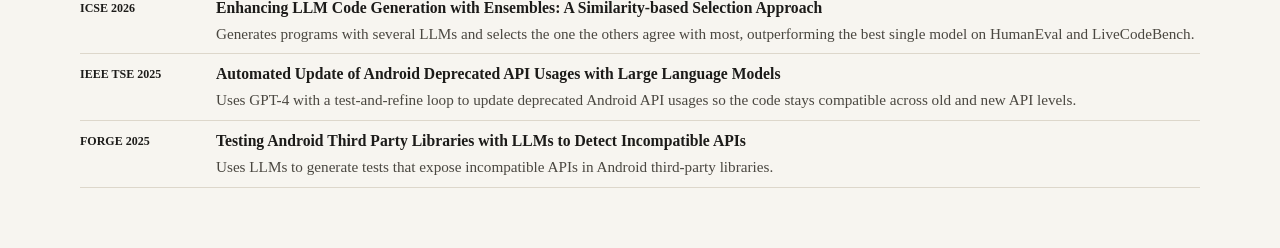
==== commit 4ed0a65f: "refactor: drop scroll-driven accordion, sections open by default and fold on click Co-Authored-By: C" ====
--- a/index.html
+++ b/index.html
@@ -63,7 +63,7 @@
     </section>
 
     <section class="page section section-wide" id="publications" aria-labelledby="pubs-h">
-      <details class="fold">
+      <details class="fold" open>
         <summary><h2 class="label" id="pubs-h">Selected publications</h2><span class="fold-icon" aria-hidden="true"></span></summary>
       <div class="fold-body">
       <div class="pubs">
@@ -77,7 +77,7 @@
     </section>
 
     <section class="page section section-wide" id="research" aria-labelledby="research-h">
-      <details class="fold">
+      <details class="fold" open>
         <summary><h2 class="label" id="research-h">Research</h2><span class="fold-icon" aria-hidden="true"></span></summary>
       <div class="fold-body">
       <div class="threads">
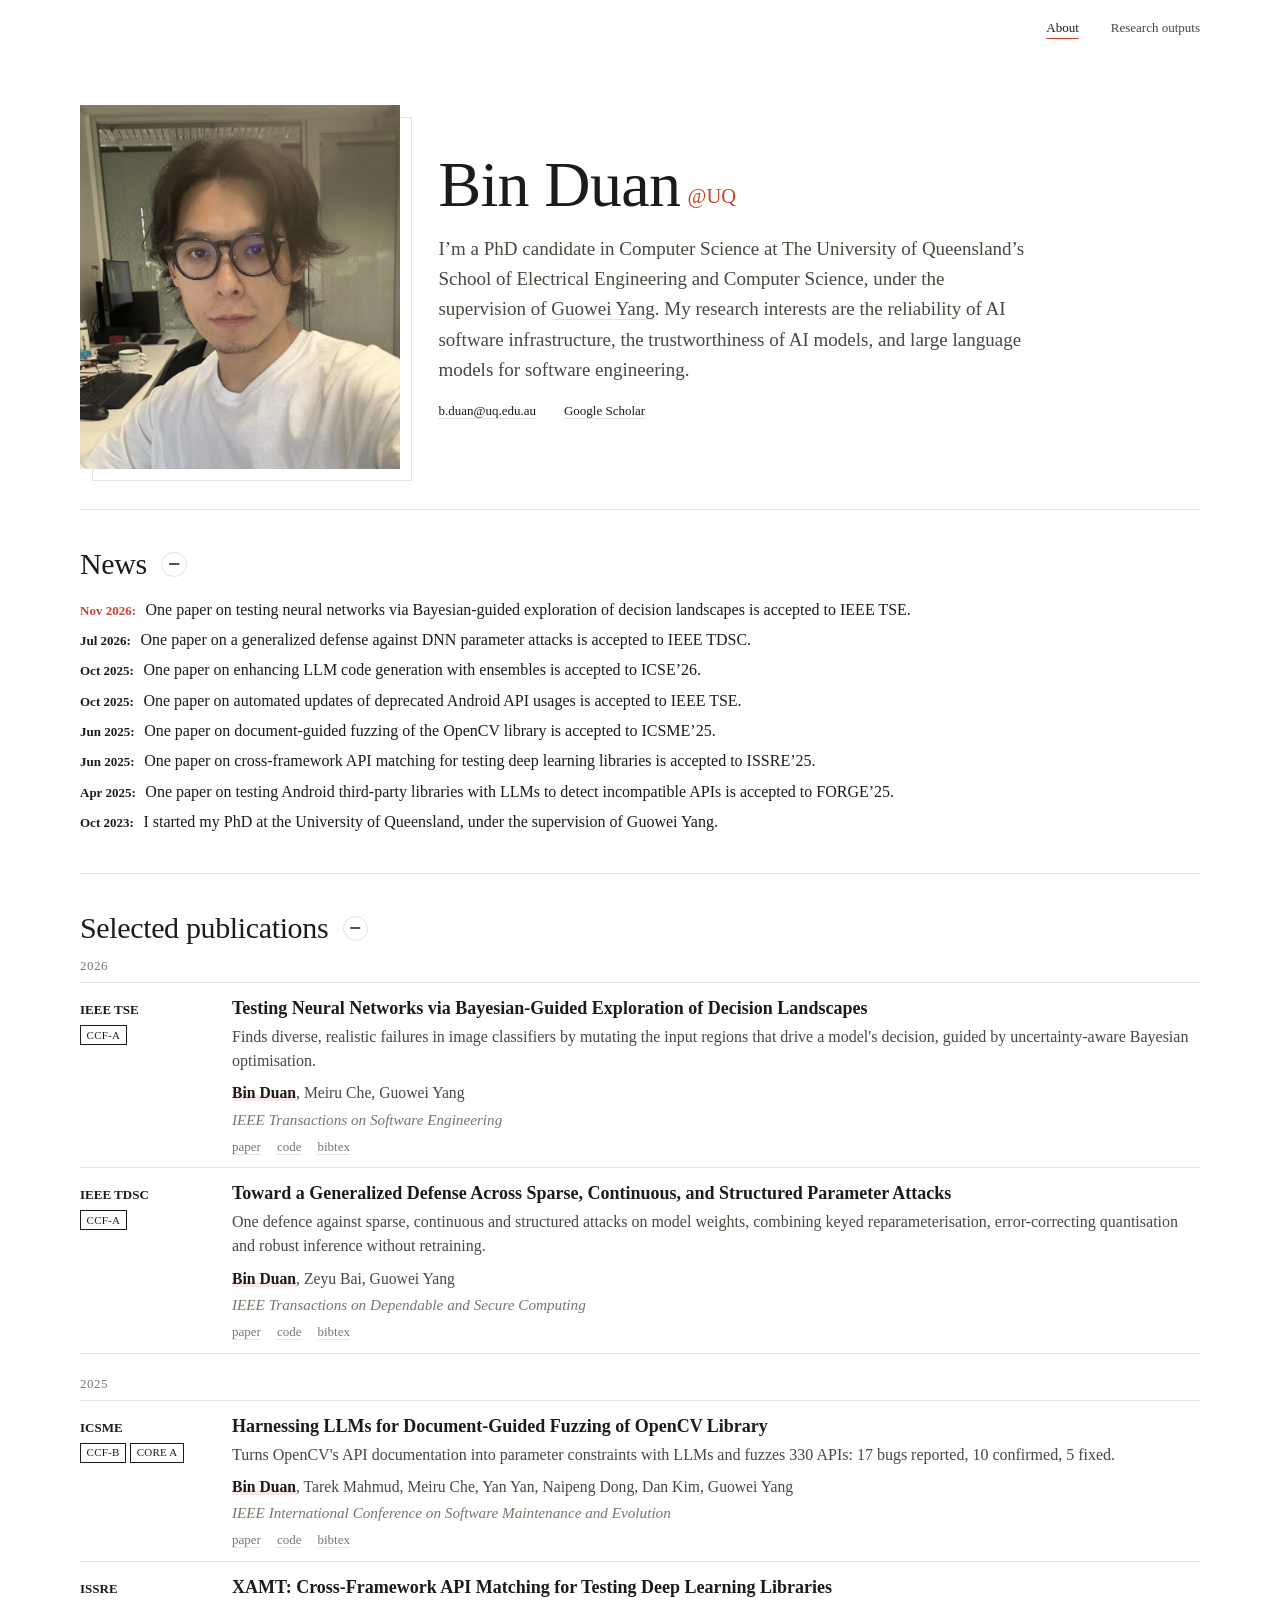
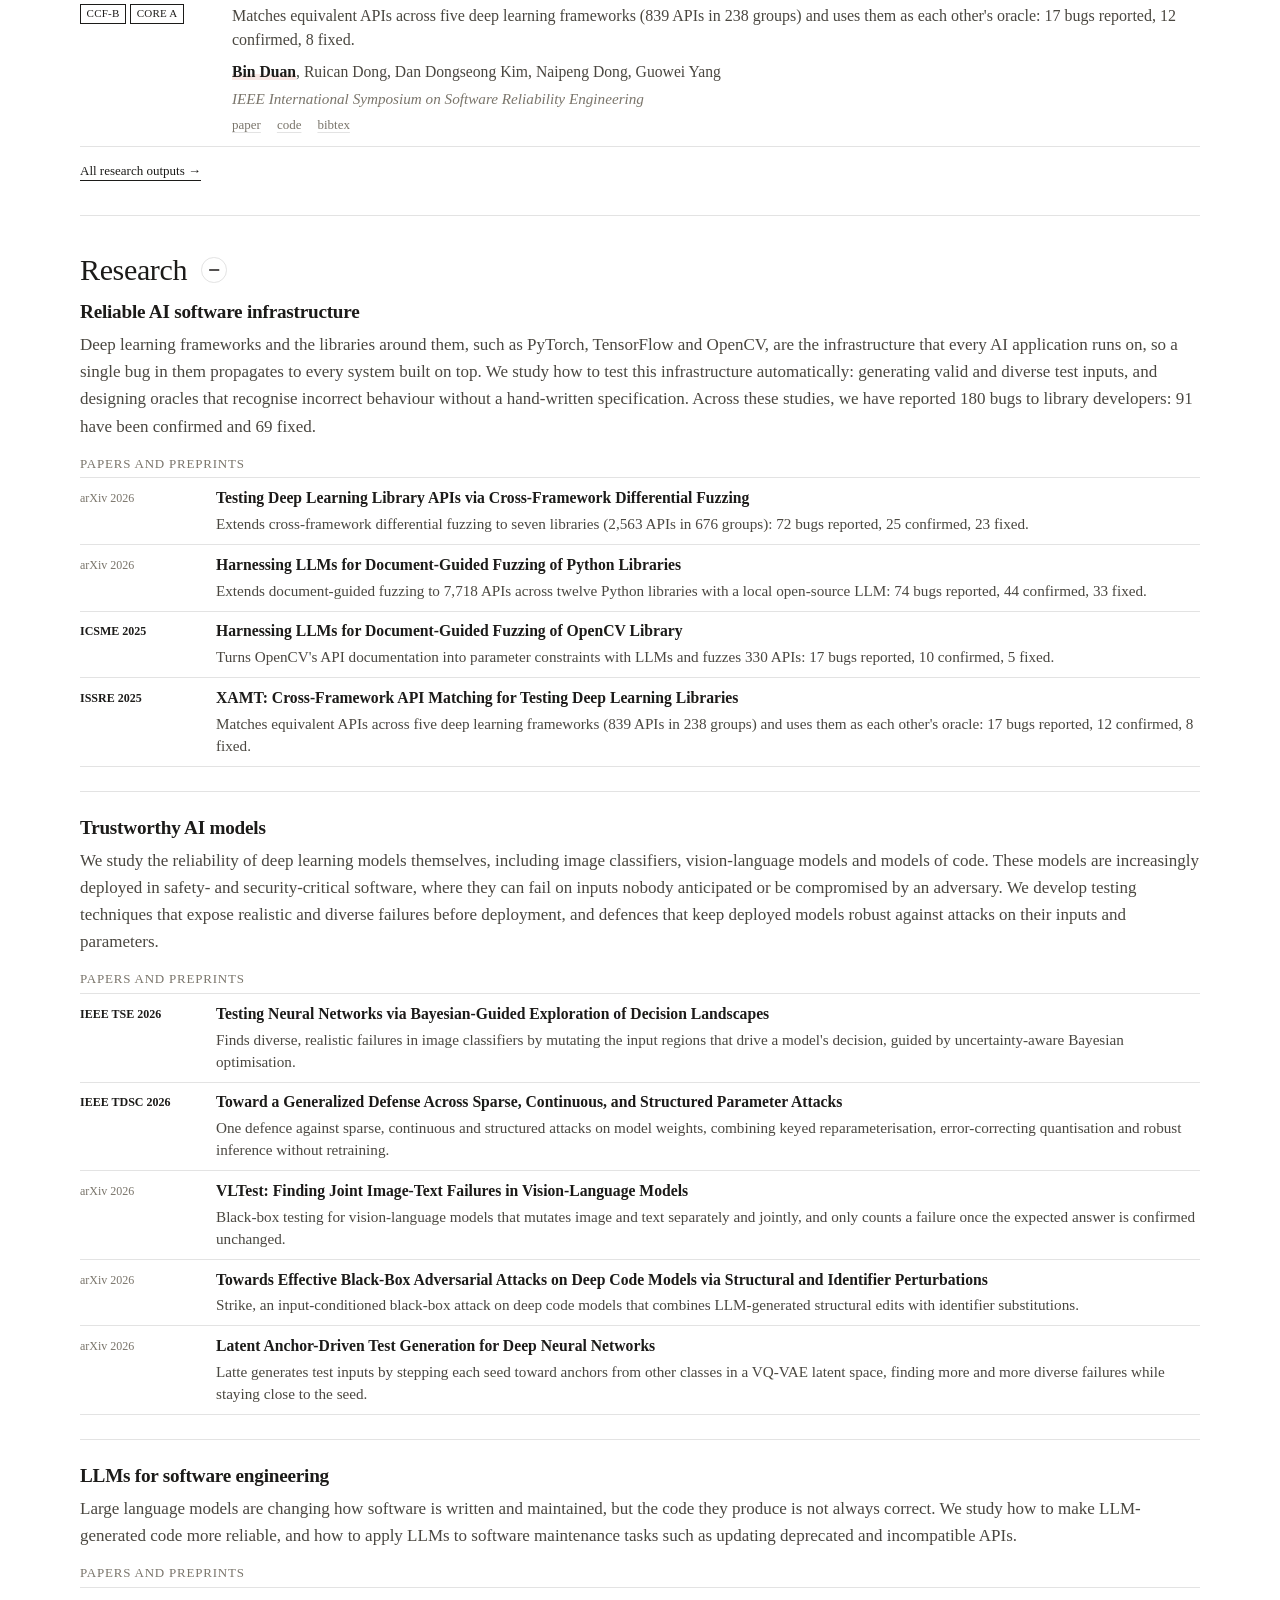
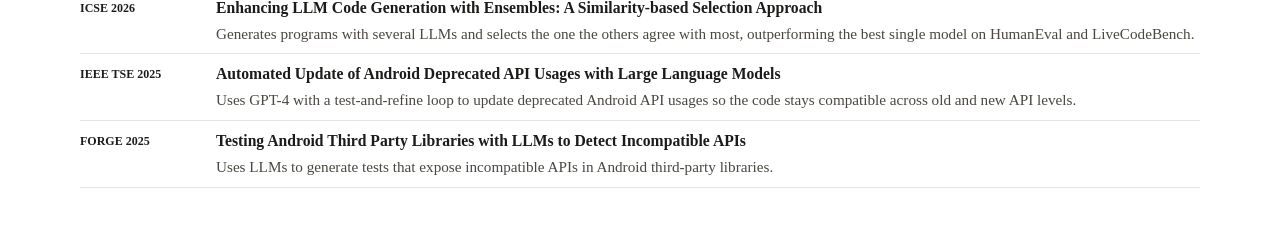
==== commit d49553d2: "style: switch background to pure white Co-Authored-By: Claude Opus 5.5 <noreply@anthropic.com>" ====
--- a/index.html
+++ b/index.html
@@ -3,16 +3,16 @@
 <head>
   <meta charset="utf-8">
   <meta name="viewport" content="width=device-width, initial-scale=1">
-  <meta name="theme-color" content="#f7f5f0">
+  <meta name="theme-color" content="#ffffff">
   <meta name="description" content="Bin Duan is a PhD candidate at the University of Queensland working on testing deep learning systems and the libraries they run on.">
   <meta property="og:title" content="binduan.github.io — Bin Duan">
   <meta property="og:description" content="PhD candidate at the University of Queensland. Testing deep learning systems and the libraries they run on.">
   <meta property="og:type" content="website">
   <title>binduan.github.io</title>
   <link rel="icon" href="assets/favicon.svg" type="image/svg+xml">
-  <link rel="stylesheet" href="styles.css?v=20261122205644">
-  <script src="publications.js?v=20261122205644" defer></script>
-  <script src="app.js?v=20261122205644" defer></script>
+  <link rel="stylesheet" href="styles.css?v=20261123112515">
+  <script src="publications.js?v=20261123112515" defer></script>
+  <script src="app.js?v=20261123112515" defer></script>
   <script type="application/ld+json">{"@context":"https://schema.org","@type":"Person","name":"Bin Duan","url":"https://beanduan22.github.io/","email":"mailto:b.duan@uq.edu.au","affiliation":{"@type":"CollegeOrUniversity","name":"The University of Queensland"},"sameAs":["https://github.com/beanduan22","https://scholar.google.com/citations?user=vhagAc0AAAAJ"]}</script>
 </head>
 <body>
--- a/styles.css
+++ b/styles.css
@@ -1,12 +1,12 @@
 
 :root {
   /* paper, ink, and one red pen */
-  --paper: #f7f5f0;
-  --paper-deep: #efebe2;
+  --paper: #ffffff;
+  --paper-deep: #f4f4f4;
   --ink: #1c1b19;
   --ink-soft: #4a4740;
   --muted: #7a756b;
-  --rule: #ddd7cb;
+  --rule: #e3e3e3;
   --pen: #c8432b;
   --pen-soft: rgba(200, 67, 43, 0.12);
   --contour: #b9b1a1;
